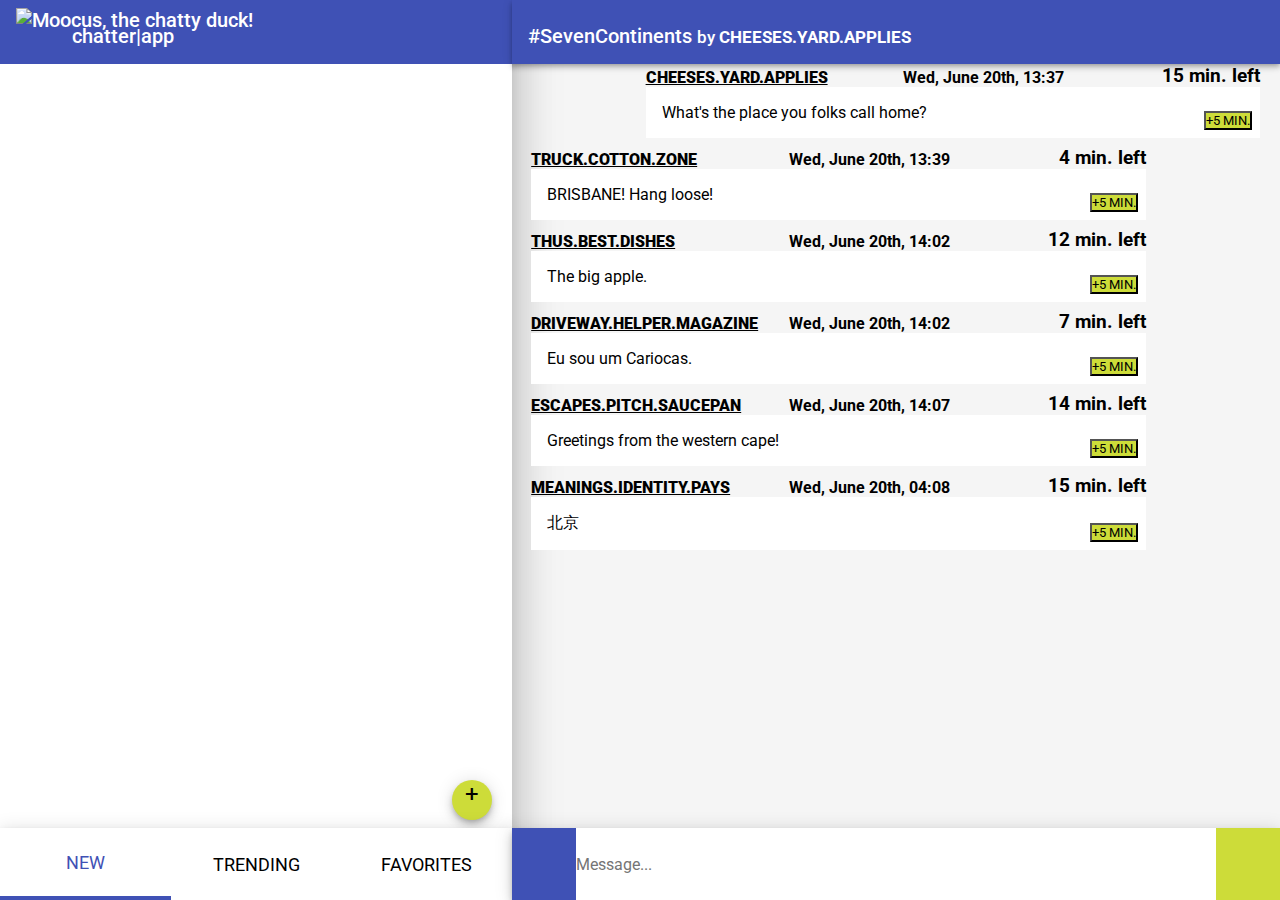
==== index.html @ e4a43ed9 "Updates week 5 part 1" ====
<!DOCTYPE html>
<html lang="EN">
<head>
    <meta charset="UTF-8">
    <title>chatter|app</title>

    <!-- embed the roboto font. This needs to go above your css -->
    <link href="https://fonts.googleapis.com/css?family=Roboto" rel="stylesheet" />

    <!-- embed external css -->
    <link rel="stylesheet" href="css/style.css"/>

    <!-- embed jquery -->
    <script src="https://code.jquery.com/jquery-3.3.1.min.js"
			integrity="sha256-FgpCb/KJQlLNfOu91ta32o/NMZxltwRo8QtmkMRdAu8="
			crossorigin="anonymous"></script>

    <!-- #7 embed font awesome -->
    <!-- <link href="https://maxcdn.bootstrapcdn.com/font-awesome/4.7.0/css/font-awesome.min.css" rel="stylesheet" /> -->
    <link rel="stylesheet" href="https://use.fontawesome.com/releases/v5.3.1/css/all.css" integrity="sha384-mzrmE5qonljUremFsqc01SB46JvROS7bZs3IO2EmfFsd15uHvIt+Y8vEf7N7fWAU" crossorigin="anonymous">

    <!-- #7 embed external JavaScript file for channel objects -->
    <script src="js/channels.js"></script>

    <!-- embed external JavaScript file for app interaction -->
    <script src="js/script.js"></script>

    

  </head>

<!-- #8 #channel #onload all channels when the body has loaded -->
<body onload="listChannels()">

<!-- channel area -->
<!-- Add shadow class below for channels view-->
<div class="md-whiteframe-24dp" id="channels">

    <!-- APP BAR for APP TITLE -->
    <h1 class="md-whiteframe-4dp" id="left-app-bar">
        <img src="http://ip.lfe.mw.tum.de/sections/moocus.png" alt="Moocus, the chatty duck!" style="height: 56px;">
        chatter|app
    </h1>

    <!-- CHANNELS -->
    <ul>
        <!-- #8 #remove all #channels -->
        <!-- This document will trigger many warning and errors when using the W3C Validator due to comments in comments, which is not allowed. We let them in here so you can check out the solution for Challenge 7. -->
        <!-- #7  calls our switchChannel with the corresponding OBJECT as an argument -->
        
            <!-- <li onclick="switchChannel(yummy)">
            #Yummy
            <span class="channel-meta"> -->
                <!-- #7  replace images with icons-->
                <!-- <i class="far fa-star"></i>
                <i class="fas fa-chevron-right"></i>
            </span>
        </li> -->
        <!-- #7  calls our switchChannel with the corresponding OBJECT as an argument -->
        <!-- <li class="selected" onclick="switchChannel(sevencontinents)">
            #SevenContinents
            <span class="channel-meta"> -->
                <!-- #7  replace images with icons-->
                <!-- <i class="far fa-star"></i>
                <i class="fas fa-chevron-right"></i>
            </span>
        </li> -->
        <!-- #7  calls our switchChannel with the corresponding OBJECT as an argument -->
        <!-- <li onclick="switchChannel(killerapp)">
            #KillerApp
            <span class="channel-meta"> -->
                <!-- #7  replace images with icons-->
                <!-- <i class="far fa-star"></i>
                <i class="fas fa-chevron-right"></i>
            </span>
        </li> -->
        <!-- #7  calls our switchChannel with the corresponding OBJECT as an argument -->
        <!-- <li onclick="switchChannel(firstpersononmars)">
            #FirstPersonOnMars
            <span class="channel-meta"> -->
                <!-- #7  replace images with icons-->
                <!-- <i class="far fa-star"></i>
                <i class="fas fa-chevron-right"></i>
            </span>
        </li> -->
        <!-- #7  calls our switchChannel with the corresponding OBJECT as an argument -->
        <!-- <li onclick="switchChannel(octoberfest)">
            #Octoberfest
            <span class="channel-meta"> -->
                <!-- #7  replace images with icons-->
                <!-- <i class="far fa-star"></i>
                <i class="fas fa-chevron-right"></i>
            </span>
        </li> -->
   
        
      </ul>

    <!-- Add new button for adding channels with default value for FAB buttons-->
    <div>
        <span class="md-whiteframe-6dp" id="dot">+</span>
    </div>

    <!-- TAB BAR -->
    <!-- Add shadow class below for tab bar-->
    <div class="md-whiteframe-6dp" id="tab-bar">
        <button class="selected" id="tab-new" onclick="selectTab('#tab-new')">
            <!-- #7  replacing icons -->
            <i class="far fa-lightbulb"></i>
            New
        </button>
        <button id="tab-trending" onclick="selectTab('#tab-trending')">
            <!-- #7  replacing icons -->
            <i class="fas fa-fire"></i>
            Trending
        </button>
        <button id="tab-favorites" onclick="selectTab('#tab-favorites')">
            <!-- #7  replacing icons -->
            <i class="fas fa-star"></i>
            Favorites
        </button>
    </div>
</div>

<div id="chat">

    <!-- APP BAR for CHANNEL TITLE -->
    <!-- Add shadow class below for right app bar-->
    <h1 class="md-whiteframe-4dp">
        <span id="channel-name">#SevenContinents</span>
        <small id="channel-location">by <strong>cheeses.yard.applies</strong></small>
        <!-- #7 star is now font-awesome -->
        <i class="fas fa-star" onclick="star()"></i>
    </h1>

    <div id="messages">

        <div class="message own">
            <h3><a href="http://w3w.co/cheeses.yard.applies" target="_blank"><strong>cheeses.yard.applies</strong></a>
                Wed, June 20th, 13:37 <em>15 min. left</em></h3>

            <!-- Add new shadow of 2px for messages paragraph -->
            <p text-shadow:2dp>What's the place you folks call home?</p>

            <!-- Application of new template for accented buttons on ttl button -->
            <button class="accented">+5 min.</button>
        </div>

        <div class="message">
            <h3><a href="http://w3w.co/truck.cotton.zone" target="_blank"><strong>truck.cotton.zone</strong></a>
                Wed, June 20th, 13:39 <em>4 min. left</em></h3>

            <!-- Add new shadow of 2px for messages paragraph -->
            <p text-shadow:2dp>BRISBANE! Hang loose!</p>

            <!-- Application of new template for accented buttons on ttl button -->
            <button class="accented">+5 min.</button>
        </div>

        <div class="message">
            <h3><a href="http://w3w.co/thus.best.dishes" target="_blank"><strong>thus.best.dishes</strong></a>
                Wed, June 20th, 14:02 <em>12 min. left</em></h3>

            <!-- Add new shadow of 2px for messages paragraph -->
            <p text-shadow:2dp>The big apple.</p>

            <!-- Application of new template for accented buttons on ttl button -->
            <button class="accented">+5 min.</button>
        </div>

        <div class="message">
            <h3><a href="http://w3w.co/driveway.helper.magazine"
                   target="_blank"><strong>driveway.helper.magazine</strong></a>
                Wed, June 20th, 14:02 <em>7 min. left</em></h3>

            <!-- Add new shadow of 2px for messages paragraph -->
            <p text-shadow:2d>Eu sou um Cariocas.</p>

            <!-- Application of new template for accented buttons on ttl button -->
            <button class="accented">+5 min.</button>
        </div>

        <div class="message">
            <h3><a href="http://w3w.co/escapes.pitch.saucepan"
                   target="_blank"><strong>escapes.pitch.saucepan</strong></a>
                Wed, June 20th, 14:07 <em>14 min. left</em></h3>

            <!-- Add new shadow of 2px for messages paragraph -->
            <p text-shadow:2dp>Greetings from the western cape!</p>

            <!-- Application of new template for accented buttons on ttl button -->
            <button class="accented">+5 min.</button>
        </div>

        <div class="message">
            <h3><a href="http://w3w.co/meanings.identity.pays"
                   target="_blank"><strong>meanings.identity.pays</strong></a>
                Wed, June 20th, 04:08 <em>15 min. left</em></h3>

            <!-- Add new shadow of 2px for messages paragraph -->
            <p text-shadow:2dp>北京</p>

            <!-- Application of new template for accented buttons on ttl button -->
            <button class="accented">+5 min.</button>
        </div>

    </div>

    <!-- Chat BAR -->
    <!-- Add shadow class below for chat bar -->
    <div class="md-whiteframe-6dp" id="chat-bar">

        <!-- Application of new template for primary button on emojis -->
        <button class="primary" id="emojis-button" onclick="toggleEmojis()">
            <!-- #7 replacing icons -->
            <i class="far fa-smile"></i>
        </button>

        <!-- Add shadow class below for emojis menu -->
        <div class="md-whiteframe-24dp" id="emojis">&#x1F601; &#x1F602; &#x1F603; &#x1F604; &#x1F605; &#x1F606; &#x1F607;</div>
        <!-- #8 create a new input element which accepts text and has a prefill as well as a character limit.
               It also gets an id -->
        <input type="text" placeholder="Message..." maxlength="140" id="message">
        <!-- #8 send message requires a button -->

        <!-- Application of new template for accented buttons on sendMessage - button -->
        <button class="accented" onclick="sendMessage()"><i class="fas fa-arrow-right"></i></button>
    </div>
</div>

</body>
</html>
---- css/style.css ----
/** COLOR PALETTE:
  *
  * Background: #F5F5F5 (GREY 100)
  * Primary Text: black
  *
  * Primary color: #3F51B5 (INDIGO)
  * Primary color_text : white
  * Accent color: #CDDC39 (LIME)
  * Accent color_text: black
  */

/* GLOBAL */

* {
    font-family: Roboto, 'Arial', sans-serif;
    margin: 0;
    padding: 0;
}

body {
    background-color: #F5F5F5;
}

button, strong {
    text-transform: uppercase;
}

/* LAYOUT */

#channels {
    position: absolute;
    height: 100%;
    width: 40%;

    background-color: #3F51B5; /* temporary background color to see the effect, is completely hidden now */
}

#chat {
    position: absolute;
    height: 100%;
    width: 60%;
    left: 40%;
}

#messages {
    position: absolute;
    width: 100%;
    top: 64px;
    bottom: 72px;
    overflow-y: auto;
}

/* APP BAR */

h1 {
    background-color: #3F51B5;
    color: white;

    /* app-bar: general settings for both bars */
    height: 64px;
    font-size: 20px;
    font-weight: 500;

    /* app-bar spacing */
    box-sizing: border-box;
    padding: 24px 16px 20px 16px;

    /* MOOCUS image alignment */
    position: relative; /* we need this, so that the image's absolute position is relative to the app bar */
}

h1#left-app-bar {
    padding-left: 72px;
}

h1#left-app-bar img {
    position: absolute;
    left: 16px;
    bottom: 0;
}

h1 a {
    color: white;
}

h1 i {
    /* #7 #icns #str  */
    position:absolute;
    right: 16px;
    /* #7 #icns #small adjust icon size */
    font-size:24px;
}

/* CHANNELS LIST */

ul {
    list-style-type: none;
    background-color: white;
    position: absolute;
    width: 100%;
    top: 64px; /* the app bar's height */
    bottom: 72px; /* the tab bar's height */
    overflow-y: auto; /* this adds scroll bars on demand */
}

li {
    box-sizing: border-box;
    height: 48px;
    padding: 16px;
    font-size: 16px;
    border-bottom: 1px solid #F5F5F5;
    position: relative;
}

li .channel-meta {
    /* right-align channel-meta icons */
    position: absolute;
    right: 16px;
    top: 12px;

    /* #8 #channel #centered blue boxes */
    display:flex;
}

li .channel-meta span {
    /* #8 #channel #boxes for the additional metadata */
    /* color */
    background-color: #3F51B5;
    color: white;
    /* appearance */
    margin: 2px;
    padding: 2px;
    border-radius: 2px;
    font-size: 10px;

    /* #8 #channel #centered blue boxes' text content */
    align-self:center;
}

li i.fas, li i.far  {
    /* #7 #icns #small in channels view */
    font-size: 24px;
    padding-left: 4px;
}


li.selected {
    color: #3F51B5;
    border-left: 4px solid #3F51B5;
}



/* New templates */
button.primary{
    background-color: #3F51B5;
    color: white;
}

button.accented{
    background-color: #CDDC39;
    color: black;

 }



/* TAB BAR */


/* Remove old style for buttons in tab-bar and chat-bar except color for tab bar and flex-grow style*/
/* #tab-bar button, #chat-bar button { */
    #tab-bar button {
    background-color: white;
    /*border: none;
    font-size: 13px;
    width: 33%;
    height: 72px;
    padding: 16px;*/

    /* flexify the buttons by growing them equally */
    flex-grow: 1;
}

#tab-bar, #chat-bar {
    background-color: white;
    text-align: center;
    position: absolute;
    bottom: 0;
    width: 100%;
    display: flex;
}


/* New style for ALL buttons */
#tab-bar button, #chat-bar button, #emojis button {
    min-width: 64px;
    border: none;
    font-size: 18px;
    width: 33%;
    height: 72px;
    padding-left: 16px;
    padding-right: 16px;
}

#tab-bar button.selected {
    color: #3F51B5;
    border-bottom: 4px solid #3F51B5;
}

#tab-bar button i {
/* #7 #icns #tab select i instead of img and adjust font size */

/* Remove old style for buttons in tab-bar except no margin */
/*  display: block; */
 /* font-size: 24px;*/
    margin: 0 auto 4px auto;
}

/* CHAT BAR */

#chat-bar button {
    /* override button styles. We set the chat bar to appear like a tab-bar above. This overrides the tab bar's button scaling */
    width: auto;
    flex-grow: 0;
    
    /* #7 #icns #smile adjust fa size */
    /* Remove old style for buttons in chat-bar */
    /* font-size: 24px;*/
}

#emojis {
    /* emoji menu */
    /* colors and borders */
    
    /* Remove old style including border for emoji buttons */
    /*background-color:white;
    border: 1px solid black;*/

    /* size & alignment */
    position: absolute;
    box-sizing: border-box;
    height: 300px;
    width: 300px;
    left: 16px;
    top: -284px;
    padding: 16px;

    /* font and left-align text */
    text-align: left;
    font-size: 28px;

    /* scroll when it has too many emojis */
    overflow-y: auto;

    /* hide the #smile menu */
    display: none;
}

/* #8 #input #styles for font, border, and alignment */
#chat-bar input {
    /* styles */
    font-size: 16px;
    border: none;
    /* alignment */
    flex-grow: 1;
}

/* MESSAGES */

.message {
    width: 80%;
    margin-bottom: 8px;
    margin-left: 2.5%;
    position: relative;
}

.message h3 {
    /* Message-meta medium-sized text, non-italic */
    font-size: medium;

    /* messages distribute metadata content evenly with flexbox */
    display: flex;
    justify-content: space-between;
    align-items: flex-end;
}

.message h3 a {
    /* What3words link is primary test */
    color: black;

    width: 30%;
}

.message h3 em {
    /* Larger text, non-italic*/
    font-size: larger;
    font-style: normal;

    width: 20%;
    text-align: right;
}


.message p {
    background-color: white;
    padding: 16px;
}

/* adding pseudo element for message paragrph */

/*.message p::before {content: '&#9632;'};*/
/*.message p::before {content: '\323536';};*/

/*.quadrat{
    box-sizing: 2px 2px;
    width: 2px;
    height: 2px;
    background: red;
}*/


.message button {
    /* +5 min. button*/
    /* Remove old style for buttons except positioning */
    /*background-color: #CDDC39;
    color: black;
    text-transform: uppercase;*/

    /* right/bottom alignment of button */
    position: absolute;
    right: 8px;
    bottom: 8px;
}

/* Using calculat efunction to calculate new left margins for new created messages */
.message.own {
    /*margin-left: 17.5%;*/
    margin-left: calc(20% - 20px);
}



/* Copy of classes of stackoverflow from author Scott Roa which define shadows for different boxes */
.md-whiteframe-2dp {
    box-shadow:  0px 1px 5px 0px rgba(0, 0, 0, 0.2),
    0px 2px 2px 0px rgba(0, 0, 0, 0.14),
    0px 3px 1px -2px rgba(0, 0, 0, 0.12); }
.md-whiteframe-3dp {
    box-shadow:0px 1px 8px 0px rgba(0, 0, 0, 0.2),
    0px 3px 4px 0px rgba(0, 0, 0, 0.14),
    0px 3px 3px -2px rgba(0, 0, 0, 0.12); }
.md-whiteframe-4dp {
    box-shadow: 0px 2px 4px -1px rgba(0, 0, 0, 0.2),
    0px 4px 5px 0px rgba(0, 0, 0, 0.14),
    0px 1px 10px 0px rgba(0, 0, 0, 0.12); }
.md-whiteframe-5dp {
    box-shadow: 0px 3px 5px -1px rgba(0, 0, 0, 0.2),
    0px 5px 8px 0px rgba(0, 0, 0, 0.14),
    0px 1px 14px 0px rgba(0, 0, 0, 0.12); }
.md-whiteframe-6dp {
    box-shadow: 0px 3px 5px -1px rgba(0, 0, 0, 0.2),
    0px 6px 10px 0px rgba(0, 0, 0, 0.14),
    0px 1px 18px 0px rgba(0, 0, 0, 0.12); }
.md-whiteframe-7dp {
    box-shadow: 0px 4px 5px -2px rgba(0, 0, 0, 0.2),
    0px 7px 10px 1px rgba(0, 0, 0, 0.14),
    0px 2px 16px 1px rgba(0, 0, 0, 0.12); }
.md-whiteframe-8dp {
    box-shadow: 0px 5px 5px -3px rgba(0, 0, 0, 0.2),
    0px 8px 10px 1px rgba(0, 0, 0, 0.14),
    0px 3px 14px 2px rgba(0, 0, 0, 0.12); }
.md-whiteframe-9dp {
    box-shadow: 0px 5px 6px -3px rgba(0, 0, 0, 0.2),
    0px 9px 12px 1px rgba(0, 0, 0, 0.14),
    0px 3px 16px 2px rgba(0, 0, 0, 0.12); }
.md-whiteframe-10dp {
    box-shadow: 0px 6px 6px -3px rgba(0, 0, 0, 0.2),
    0px 10px 14px 1px rgba(0, 0, 0, 0.14),
    0px 4px 18px 3px rgba(0, 0, 0, 0.12); }
.md-whiteframe-11dp {
    box-shadow: 0px 6px 7px -4px rgba(0, 0, 0, 0.2),
    0px 11px 15px 1px rgba(0, 0, 0, 0.14),
    0px 4px 20px 3px rgba(0, 0, 0, 0.12); }
.md-whiteframe-12dp {
    box-shadow: 0px 7px 8px -4px rgba(0, 0, 0, 0.2),
    0px 12px 17px 2px rgba(0, 0, 0, 0.14),
    0px 5px 22px 4px rgba(0, 0, 0, 0.12); }
.md-whiteframe-13dp {
    box-shadow: 0px 7px 8px -4px rgba(0, 0, 0, 0.2),
    0px 13px 19px 2px rgba(0, 0, 0, 0.14),
    0px 5px 24px 4px rgba(0, 0, 0, 0.12); }
.md-whiteframe-14dp {
    box-shadow: 0px 7px 9px -4px rgba(0, 0, 0, 0.2),
    0px 14px 21px 2px rgba(0, 0, 0, 0.14),
    0px 5px 26px 4px rgba(0, 0, 0, 0.12); }
.md-whiteframe-15dp {
    box-shadow: 0px 8px 9px -5px rgba(0, 0, 0, 0.2),
    0px 15px 22px 2px rgba(0, 0, 0, 0.14),
    0px 6px 28px 5px rgba(0, 0, 0, 0.12); }
.md-whiteframe-16dp {
    box-shadow: 0px 8px 10px -5px rgba(0, 0, 0, 0.2),
    0px 16px 24px 2px rgba(0, 0, 0, 0.14),
    0px 6px 30px 5px rgba(0, 0, 0, 0.12); }
.md-whiteframe-17dp {
    box-shadow: 0px 8px 11px -5px rgba(0, 0, 0, 0.2),
    0px 17px 26px 2px rgba(0, 0, 0, 0.14),
    0px 6px 32px 5px rgba(0, 0, 0, 0.12); }
.md-whiteframe-18dp {
    box-shadow: 0px 9px 11px -5px rgba(0, 0, 0, 0.2),
    0px 18px 28px 2px rgba(0, 0, 0, 0.14),
    0px 7px 34px 6px rgba(0, 0, 0, 0.12); }
.md-whiteframe-19dp {
    box-shadow: 0px 9px 12px -6px rgba(0, 0, 0, 0.2),
    0px 19px 29px 2px rgba(0, 0, 0, 0.14),
    0px 7px 36px 6px rgba(0, 0, 0, 0.12); }
.md-whiteframe-20dp {
    box-shadow: 0px 10px 13px -6px rgba(0, 0, 0, 0.2),
    0px 20px 31px 3px rgba(0, 0, 0, 0.14),
    0px 8px 38px 7px rgba(0, 0, 0, 0.12); }
.md-whiteframe-21dp {
    box-shadow: 0px 10px 13px -6px rgba(0, 0, 0, 0.2),
    0px 21px 33px 3px rgba(0, 0, 0, 0.14),
    0px 8px 40px 7px rgba(0, 0, 0, 0.12); }
.md-whiteframe-22dp {
    box-shadow: 0px 10px 14px -6px rgba(0, 0, 0, 0.2),
    0px 22px 35px 3px rgba(0, 0, 0, 0.14),
    0px 8px 42px 7px rgba(0, 0, 0, 0.12); }
.md-whiteframe-23dp {
    box-shadow: 0px 11px 14px -7px rgba(0, 0, 0, 0.2),
    0px 23px 36px 3px rgba(0, 0, 0, 0.14),
    0px 9px 44px 8px rgba(0, 0, 0, 0.12); }
.md-whiteframe-24dp {
    box-shadow: 0px 11px 15px -7px rgba(0, 0, 0, 0.2),
    0px 24px 38px 3px rgba(0, 0, 0, 0.14),
    0px 9px 46px 8px rgba(0, 0, 0, 0.12); 
}


/* Style definition for new button to be added to the bottom of the channel list */
 
#dot {
    height: 40px;
    width: 40px;
    position: absolute;
    right: 20px;
    border-radius: 50%;
    display: inline-block;
    background-color: #CDDC39;
    color: black;
    bottom: 80px;
    font-size: 24px;
    text-align: center;
    vertical-align: baseline;
  }
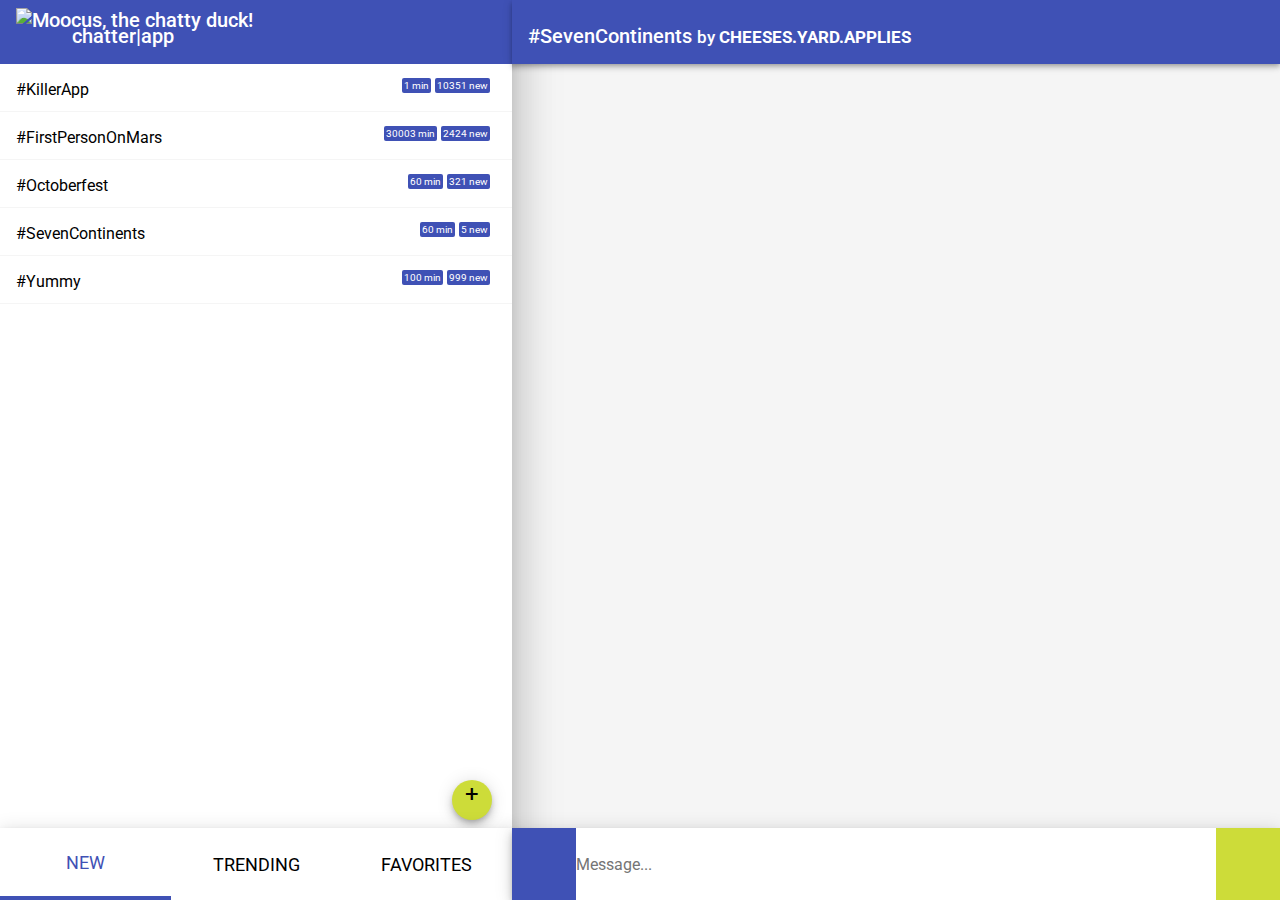
==== commit ce719c84: "Submission for week5-silvia berella including part2" ====
--- a/index.html
+++ b/index.html
@@ -25,12 +25,15 @@
     <!-- embed external JavaScript file for app interaction -->
     <script src="js/script.js"></script>
 
-    
-
+    <!-- Embed emojis-list.js from Kikobeats (see GitHub)-->
+    <script src="js/emojis-list.js" type="text/javascript" charset="utf-8"></script>
+     <script>
+            var emojis = require('emojis-list');
+    </script>
   </head>
 
 <!-- #8 #channel #onload all channels when the body has loaded -->
-<body onload="listChannels()">
+<body onload="listChannels('New')">
 
 <!-- channel area -->
 <!-- Add shadow class below for channels view-->
@@ -98,23 +101,28 @@
 
     <!-- Add new button for adding channels with default value for FAB buttons-->
     <div>
-        <span class="md-whiteframe-6dp" id="dot">+</span>
+        <span class="md-whiteframe-6dp" id="dot" onclick="createChannels()">+</span>
     </div>
 
     <!-- TAB BAR -->
     <!-- Add shadow class below for tab bar-->
     <div class="md-whiteframe-6dp" id="tab-bar">
-        <button class="selected" id="tab-new" onclick="selectTab('#tab-new')">
+        <!-- <button class="selected" id="tab-new" onclick="selectTab('#tab-new')" onclick="listChannels('New')"> -->
+        <button class="selected" id="tab-new" onclick="listChannels('New')"> 
+        <!--  <button onclick="listChannels('New')" class="selected" id="tab-new" > -->
             <!-- #7  replacing icons -->
             <i class="far fa-lightbulb"></i>
             New
         </button>
-        <button id="tab-trending" onclick="selectTab('#tab-trending')">
+        <!-- <button id="tab-trending" onclick="selectTab('#tab-trending')" onclick="listChannels('Trending')"> -->
+        <button id="tab-trending" onclick="listChannels('Trending')"> 
+        <!-- <button onclick="listChannels('Trending')" id="tab-trending" > -->
             <!-- #7  replacing icons -->
             <i class="fas fa-fire"></i>
             Trending
         </button>
-        <button id="tab-favorites" onclick="selectTab('#tab-favorites')">
+        <!-- <button id="tab-favorites" onclick="selectTab('#tab-favorites')" onclick="listChannels('Favorites')"> -->
+        <button id="tab-favorites" onclick="listChannels('Favorites')">
             <!-- #7  replacing icons -->
             <i class="fas fa-star"></i>
             Favorites
@@ -126,85 +134,87 @@
 
     <!-- APP BAR for CHANNEL TITLE -->
     <!-- Add shadow class below for right app bar-->
-    <h1 class="md-whiteframe-4dp">
+    <h1 id = "appbar" class="md-whiteframe-4dp">
         <span id="channel-name">#SevenContinents</span>
         <small id="channel-location">by <strong>cheeses.yard.applies</strong></small>
         <!-- #7 star is now font-awesome -->
         <i class="fas fa-star" onclick="star()"></i>
     </h1>
 
-    <div id="messages">
-
-        <div class="message own">
-            <h3><a href="http://w3w.co/cheeses.yard.applies" target="_blank"><strong>cheeses.yard.applies</strong></a>
-                Wed, June 20th, 13:37 <em>15 min. left</em></h3>
-
-            <!-- Add new shadow of 2px for messages paragraph -->
-            <p text-shadow:2dp>What's the place you folks call home?</p>
-
-            <!-- Application of new template for accented buttons on ttl button -->
-            <button class="accented">+5 min.</button>
-        </div>
-
-        <div class="message">
-            <h3><a href="http://w3w.co/truck.cotton.zone" target="_blank"><strong>truck.cotton.zone</strong></a>
-                Wed, June 20th, 13:39 <em>4 min. left</em></h3>
-
-            <!-- Add new shadow of 2px for messages paragraph -->
-            <p text-shadow:2dp>BRISBANE! Hang loose!</p>
-
-            <!-- Application of new template for accented buttons on ttl button -->
-            <button class="accented">+5 min.</button>
-        </div>
-
-        <div class="message">
-            <h3><a href="http://w3w.co/thus.best.dishes" target="_blank"><strong>thus.best.dishes</strong></a>
-                Wed, June 20th, 14:02 <em>12 min. left</em></h3>
-
-            <!-- Add new shadow of 2px for messages paragraph -->
-            <p text-shadow:2dp>The big apple.</p>
-
-            <!-- Application of new template for accented buttons on ttl button -->
-            <button class="accented">+5 min.</button>
-        </div>
-
-        <div class="message">
-            <h3><a href="http://w3w.co/driveway.helper.magazine"
-                   target="_blank"><strong>driveway.helper.magazine</strong></a>
-                Wed, June 20th, 14:02 <em>7 min. left</em></h3>
-
-            <!-- Add new shadow of 2px for messages paragraph -->
-            <p text-shadow:2d>Eu sou um Cariocas.</p>
-
-            <!-- Application of new template for accented buttons on ttl button -->
-            <button class="accented">+5 min.</button>
-        </div>
-
-        <div class="message">
-            <h3><a href="http://w3w.co/escapes.pitch.saucepan"
-                   target="_blank"><strong>escapes.pitch.saucepan</strong></a>
-                Wed, June 20th, 14:07 <em>14 min. left</em></h3>
-
-            <!-- Add new shadow of 2px for messages paragraph -->
-            <p text-shadow:2dp>Greetings from the western cape!</p>
-
-            <!-- Application of new template for accented buttons on ttl button -->
-            <button class="accented">+5 min.</button>
-        </div>
-
-        <div class="message">
-            <h3><a href="http://w3w.co/meanings.identity.pays"
-                   target="_blank"><strong>meanings.identity.pays</strong></a>
-                Wed, June 20th, 04:08 <em>15 min. left</em></h3>
-
-            <!-- Add new shadow of 2px for messages paragraph -->
-            <p text-shadow:2dp>北京</p>
-
-            <!-- Application of new template for accented buttons on ttl button -->
-            <button class="accented">+5 min.</button>
-        </div>
-
-    </div>
+    
+    <!-- New requirement: Remove all static messagesin html file -->
+    <div id="messages">                                                         
+
+    <!--   <div class="message own">                                                   -->
+    <!--     <h3><a href="http://w3w.co/cheeses.yard.applies" target="_blank"><strong>cheeses.yard.applies</strong></a>  -->
+    <!--            Wed, June 20th, 13:37 <em>15 min. left</em></h3>                  -->
+
+             <!-- Add new shadow of 2px for messages paragraph -->
+    <!--     <p text-shadow:2dp>What's the place you folks call home?</p>              -->
+
+            <!-- Application of new template for accented buttons on ttl button -->
+    <!--    <button class="accented">+5 min.</button>                                  -->
+    <!--    </div>   -->
+
+    <!--   <div class="message"> -->
+    <!--        <h3><a href="http://w3w.co/truck.cotton.zone" target="_blank"><strong>truck.cotton.zone</strong></a> -->
+    <!--              Wed, June 20th, 13:39 <em>4 min. left</em></h3>                                                -->
+
+            <!-- Add new shadow of 2px for messages paragraph -->
+    <!--    <p text-shadow:2dp>BRISBANE! Hang loose!</p>                                                             -->
+
+            <!-- Application of new template for accented buttons on ttl button -->
+    <!--    <button class="accented">+5 min.</button>                                                                -->
+    <!--    </div>                                                                                                   -->
+
+    <!--    <div class="message">                                                                                    -->
+    <!--       <h3><a href="http://w3w.co/thus.best.dishes" target="_blank"><strong>thus.best.dishes</strong></a>    -->
+    <!--       Wed, June 20th, 14:02 <em>12 min. left</em></h3>                                                      -->
+
+            <!-- Add new shadow of 2px for messages paragraph -->
+    <!--    <p text-shadow:2dp>The big apple.</p>                                                                    -->
+
+             <!-- Application of new template for accented buttons on ttl button -->
+     <!--   <button class="accented">+5 min.</button>                                                                         -->
+     <!--   </div>                                                                                                            -->
+
+     <!--   <div class="message">                                                                   -->
+     <!--      <h3><a href="http://w3w.co/driveway.helper.magazine"                                 -->
+     <!--          target="_blank"><strong>driveway.helper.magazine</strong></a>                    -->
+     <!--          Wed, June 20th, 14:02 <em>7 min. left</em></h3>                                  -->
+
+            <!-- Add new shadow of 2px for messages paragraph -->
+     <!--       <p text-shadow:2d>Eu sou um Cariocas.</p>                                           -->
+
+            <!-- Application of new template for accented buttons on ttl button -->
+     <!--      <button class="accented">+5 min.</button>                                            -->
+     <!--   </div>                                                                                  -->
+
+     <!--   <div class="message">                                                                   -->
+     <!--   <h3><a href="http://w3w.co/escapes.pitch.saucepan"                                      -->
+     <!--         target="_blank"><strong>escapes.pitch.saucepan</strong></a>                       -->
+     <!--         Wed, June 20th, 14:07 <em>14 min. left</em></h3>                                  -->
+
+            <!-- Add new shadow of 2px for messages paragraph -->
+     <!--     <p text-shadow:2dp>Greetings from the western cape!</p>                               -->
+
+            <!-- Application of new template for accented buttons on ttl button -->
+     <!--     <button class="accented">+5 min.</button>                                             -->
+     <!--  </div>                                                                                   -->
+
+     <!--   <div class="message">                                                                   -->
+     <!--      <h3><a href="http://w3w.co/meanings.identity.pays"                                   -->
+     <!--      target="_blank"><strong>meanings.identity.pays</strong></a>                          -->
+     <!--      Wed, June 20th, 04:08 <em>15 min. left</em></h3>                                     -->
+
+            <!-- Add new shadow of 2px for messages paragraph                                       -->
+     <!--   <p text-shadow:2dp>北京</p>                                                             -->
+
+            <!-- Application of new template for accented buttons on ttl button                     -->
+     <!--   <button class="accented">+5 min.</button>                                               -->
+     <!-- </div>                                                                                    -->                                                                              
+
+    </div>                                                                                    
 
     <!-- Chat BAR -->
     <!-- Add shadow class below for chat bar -->
@@ -217,14 +227,18 @@
         </button>
 
         <!-- Add shadow class below for emojis menu -->
-        <div class="md-whiteframe-24dp" id="emojis">&#x1F601; &#x1F602; &#x1F603; &#x1F604; &#x1F605; &#x1F606; &#x1F607;</div>
+        <div class="md-whiteframe-24dp" id="emojis" >&#x1F601; &#x1F602; &#x1F603; &#x1F604; &#x1F605; &#x1F606; &#x1F607;</div>
+        <!-- <div class="md-whiteframe-24dp" id="emojis">&#x1F601; &#x1F602; &#x1F603; &#x1F604; &#x1F605; &#x1F606; &#x1F607;</div> -->
+        <!-- <div class="md-whiteframe-24dp" id="emojis"></div> -->
+        <!-- <div class="md-whiteframe-24dp" id="emojis">smileys[0]</div> -->
+        
         <!-- #8 create a new input element which accepts text and has a prefill as well as a character limit.
                It also gets an id -->
         <input type="text" placeholder="Message..." maxlength="140" id="message">
         <!-- #8 send message requires a button -->
 
         <!-- Application of new template for accented buttons on sendMessage - button -->
-        <button class="accented" onclick="sendMessage()"><i class="fas fa-arrow-right"></i></button>
+        <button class="accented" id="sendButton" onclick="sendMessage()"><i class="fas fa-arrow-right"></i></button>
     </div>
 </div>
 
--- a/css/style.css
+++ b/css/style.css
@@ -305,6 +305,14 @@
 .message p {
     background-color: white;
     padding: 16px;
+/* Add new shadow of 2px for messages paragraph */
+   text-shadow:2dp;
+}
+
+
+/* New: Remove border of new abort button in right app bar*/
+#abortButton{
+    border:none;
 }
 
 /* adding pseudo element for message paragrph */
@@ -437,6 +445,7 @@
 }
 
 
+
 /* Style definition for new button to be added to the bottom of the channel list */
  
 #dot {
